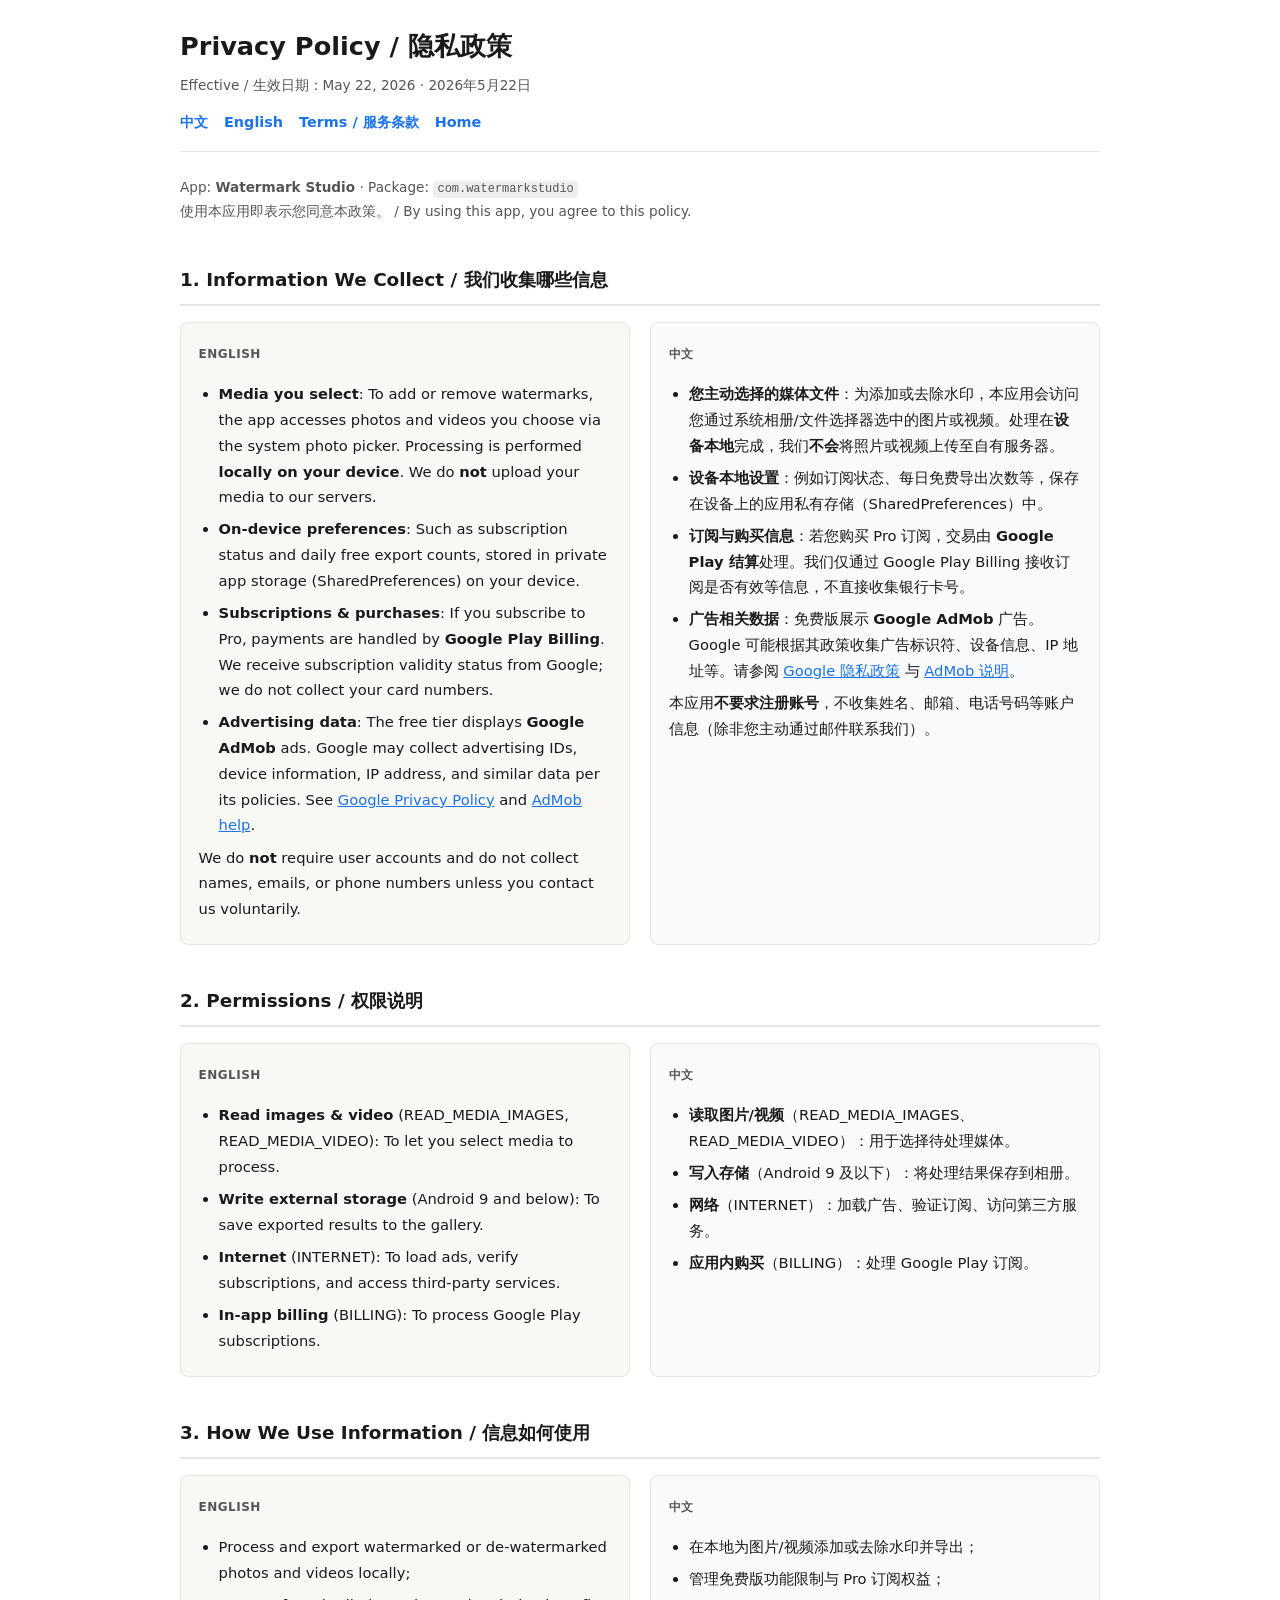
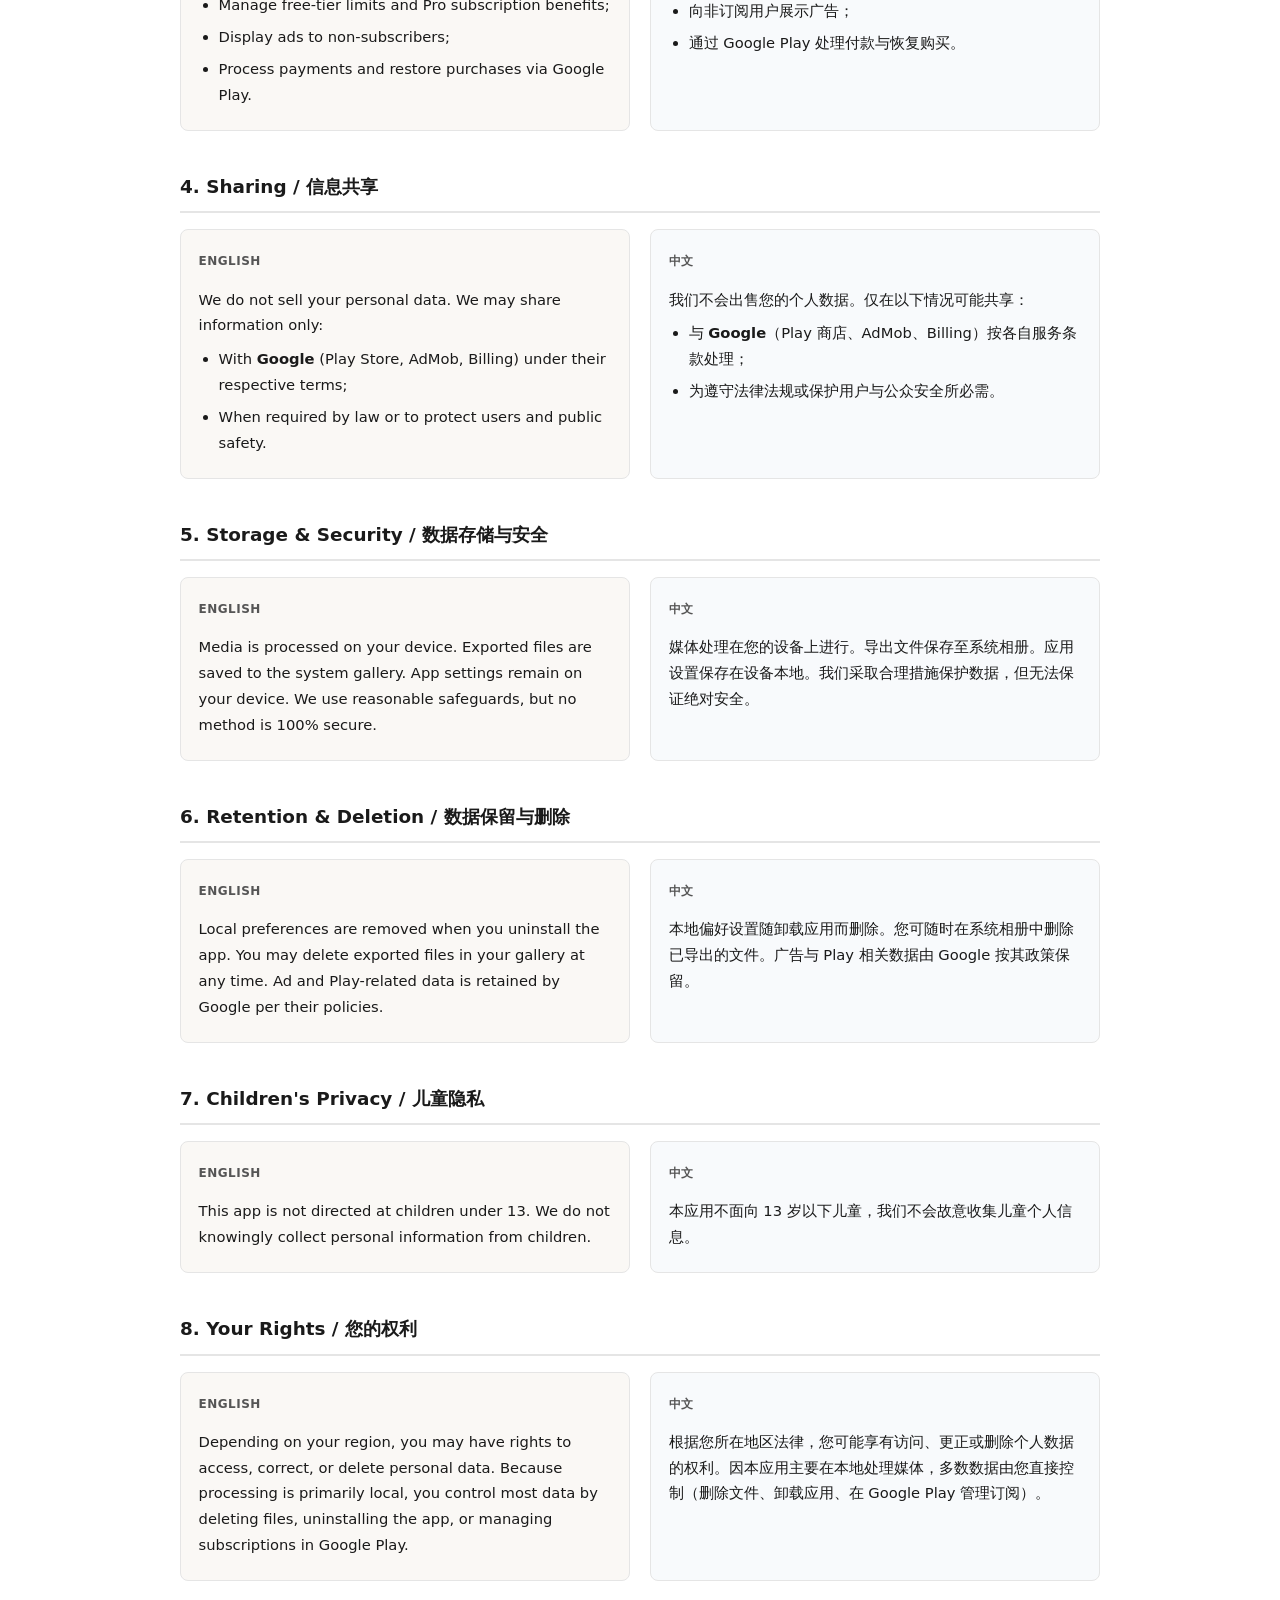
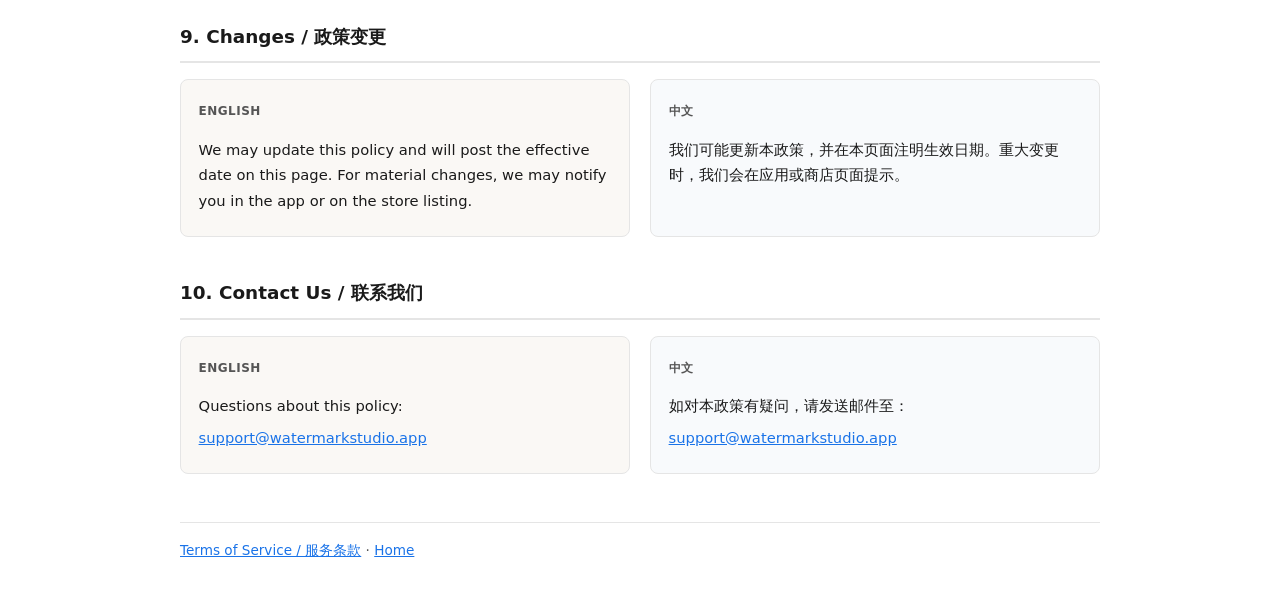
==== docs/privacy-policy.html @ 2e781f06 "Add bilingual legal docs for GitHub Pages" ====
<!DOCTYPE html>
<html lang="zh-CN">
<head>
  <meta charset="UTF-8" />
  <meta name="viewport" content="width=device-width, initial-scale=1" />
  <title>Privacy Policy / 隐私政策 — Watermark Studio</title>
  <link rel="stylesheet" href="assets/legal.css" />
</head>
<body>
  <header class="site-header">
    <h1>Privacy Policy / 隐私政策</h1>
    <p class="meta">Effective / 生效日期：May 22, 2026 · 2026年5月22日</p>
    <nav class="lang-nav">
      <a href="#zh-s1">中文</a>
      <a href="#en-s1">English</a>
      <a href="terms-of-service.html">Terms / 服务条款</a>
      <a href="index.html">Home</a>
    </nav>
  </header>

  <p class="meta">
    App: <strong>Watermark Studio</strong> · Package: <code>com.watermarkstudio</code><br />
    使用本应用即表示您同意本政策。 / By using this app, you agree to this policy.
  </p>

  <!-- §1 -->
  <section class="lang-block" id="s1">
    <h2>1. Information We Collect / 我们收集哪些信息</h2>
    <div class="bilingual-grid">
      <div class="lang-card en" id="en-s1">
        <span class="lang-label">English</span>
        <ul>
          <li><strong>Media you select</strong>: To add or remove watermarks, the app accesses photos and videos you choose via the system photo picker. Processing is performed <strong>locally on your device</strong>. We do <strong>not</strong> upload your media to our servers.</li>
          <li><strong>On-device preferences</strong>: Such as subscription status and daily free export counts, stored in private app storage (SharedPreferences) on your device.</li>
          <li><strong>Subscriptions &amp; purchases</strong>: If you subscribe to Pro, payments are handled by <strong>Google Play Billing</strong>. We receive subscription validity status from Google; we do not collect your card numbers.</li>
          <li><strong>Advertising data</strong>: The free tier displays <strong>Google AdMob</strong> ads. Google may collect advertising IDs, device information, IP address, and similar data per its policies. See <a href="https://policies.google.com/privacy" target="_blank" rel="noopener">Google Privacy Policy</a> and <a href="https://support.google.com/admob/answer/6128543" target="_blank" rel="noopener">AdMob help</a>.</li>
        </ul>
        <p>We do <strong>not</strong> require user accounts and do not collect names, emails, or phone numbers unless you contact us voluntarily.</p>
      </div>
      <div class="lang-card zh" id="zh-s1">
        <span class="lang-label">中文</span>
        <ul>
          <li><strong>您主动选择的媒体文件</strong>：为添加或去除水印，本应用会访问您通过系统相册/文件选择器选中的图片或视频。处理在<strong>设备本地</strong>完成，我们<strong>不会</strong>将照片或视频上传至自有服务器。</li>
          <li><strong>设备本地设置</strong>：例如订阅状态、每日免费导出次数等，保存在设备上的应用私有存储（SharedPreferences）中。</li>
          <li><strong>订阅与购买信息</strong>：若您购买 Pro 订阅，交易由 <strong>Google Play 结算</strong>处理。我们仅通过 Google Play Billing 接收订阅是否有效等信息，不直接收集银行卡号。</li>
          <li><strong>广告相关数据</strong>：免费版展示 <strong>Google AdMob</strong> 广告。Google 可能根据其政策收集广告标识符、设备信息、IP 地址等。请参阅 <a href="https://policies.google.com/privacy" target="_blank" rel="noopener">Google 隐私政策</a> 与 <a href="https://support.google.com/admob/answer/6128543" target="_blank" rel="noopener">AdMob 说明</a>。</li>
        </ul>
        <p>本应用<strong>不要求注册账号</strong>，不收集姓名、邮箱、电话号码等账户信息（除非您主动通过邮件联系我们）。</p>
      </div>
    </div>
  </section>

  <!-- §2 -->
  <section class="lang-block" id="s2">
    <h2>2. Permissions / 权限说明</h2>
    <div class="bilingual-grid">
      <div class="lang-card en">
        <span class="lang-label">English</span>
        <ul>
          <li><strong>Read images &amp; video</strong> (READ_MEDIA_IMAGES, READ_MEDIA_VIDEO): To let you select media to process.</li>
          <li><strong>Write external storage</strong> (Android 9 and below): To save exported results to the gallery.</li>
          <li><strong>Internet</strong> (INTERNET): To load ads, verify subscriptions, and access third-party services.</li>
          <li><strong>In-app billing</strong> (BILLING): To process Google Play subscriptions.</li>
        </ul>
      </div>
      <div class="lang-card zh">
        <span class="lang-label">中文</span>
        <ul>
          <li><strong>读取图片/视频</strong>（READ_MEDIA_IMAGES、READ_MEDIA_VIDEO）：用于选择待处理媒体。</li>
          <li><strong>写入存储</strong>（Android 9 及以下）：将处理结果保存到相册。</li>
          <li><strong>网络</strong>（INTERNET）：加载广告、验证订阅、访问第三方服务。</li>
          <li><strong>应用内购买</strong>（BILLING）：处理 Google Play 订阅。</li>
        </ul>
      </div>
    </div>
  </section>

  <!-- §3 -->
  <section class="lang-block" id="s3">
    <h2>3. How We Use Information / 信息如何使用</h2>
    <div class="bilingual-grid">
      <div class="lang-card en">
        <span class="lang-label">English</span>
        <ul>
          <li>Process and export watermarked or de-watermarked photos and videos locally;</li>
          <li>Manage free-tier limits and Pro subscription benefits;</li>
          <li>Display ads to non-subscribers;</li>
          <li>Process payments and restore purchases via Google Play.</li>
        </ul>
      </div>
      <div class="lang-card zh">
        <span class="lang-label">中文</span>
        <ul>
          <li>在本地为图片/视频添加或去除水印并导出；</li>
          <li>管理免费版功能限制与 Pro 订阅权益；</li>
          <li>向非订阅用户展示广告；</li>
          <li>通过 Google Play 处理付款与恢复购买。</li>
        </ul>
      </div>
    </div>
  </section>

  <!-- §4 -->
  <section class="lang-block" id="s4">
    <h2>4. Sharing / 信息共享</h2>
    <div class="bilingual-grid">
      <div class="lang-card en">
        <span class="lang-label">English</span>
        <p>We do not sell your personal data. We may share information only:</p>
        <ul>
          <li>With <strong>Google</strong> (Play Store, AdMob, Billing) under their respective terms;</li>
          <li>When required by law or to protect users and public safety.</li>
        </ul>
      </div>
      <div class="lang-card zh">
        <span class="lang-label">中文</span>
        <p>我们不会出售您的个人数据。仅在以下情况可能共享：</p>
        <ul>
          <li>与 <strong>Google</strong>（Play 商店、AdMob、Billing）按各自服务条款处理；</li>
          <li>为遵守法律法规或保护用户与公众安全所必需。</li>
        </ul>
      </div>
    </div>
  </section>

  <!-- §5 -->
  <section class="lang-block" id="s5">
    <h2>5. Storage &amp; Security / 数据存储与安全</h2>
    <div class="bilingual-grid">
      <div class="lang-card en">
        <span class="lang-label">English</span>
        <p>Media is processed on your device. Exported files are saved to the system gallery. App settings remain on your device. We use reasonable safeguards, but no method is 100% secure.</p>
      </div>
      <div class="lang-card zh">
        <span class="lang-label">中文</span>
        <p>媒体处理在您的设备上进行。导出文件保存至系统相册。应用设置保存在设备本地。我们采取合理措施保护数据，但无法保证绝对安全。</p>
      </div>
    </div>
  </section>

  <!-- §6 -->
  <section class="lang-block" id="s6">
    <h2>6. Retention &amp; Deletion / 数据保留与删除</h2>
    <div class="bilingual-grid">
      <div class="lang-card en">
        <span class="lang-label">English</span>
        <p>Local preferences are removed when you uninstall the app. You may delete exported files in your gallery at any time. Ad and Play-related data is retained by Google per their policies.</p>
      </div>
      <div class="lang-card zh">
        <span class="lang-label">中文</span>
        <p>本地偏好设置随卸载应用而删除。您可随时在系统相册中删除已导出的文件。广告与 Play 相关数据由 Google 按其政策保留。</p>
      </div>
    </div>
  </section>

  <!-- §7 -->
  <section class="lang-block" id="s7">
    <h2>7. Children's Privacy / 儿童隐私</h2>
    <div class="bilingual-grid">
      <div class="lang-card en">
        <span class="lang-label">English</span>
        <p>This app is not directed at children under 13. We do not knowingly collect personal information from children.</p>
      </div>
      <div class="lang-card zh">
        <span class="lang-label">中文</span>
        <p>本应用不面向 13 岁以下儿童，我们不会故意收集儿童个人信息。</p>
      </div>
    </div>
  </section>

  <!-- §8 -->
  <section class="lang-block" id="s8">
    <h2>8. Your Rights / 您的权利</h2>
    <div class="bilingual-grid">
      <div class="lang-card en">
        <span class="lang-label">English</span>
        <p>Depending on your region, you may have rights to access, correct, or delete personal data. Because processing is primarily local, you control most data by deleting files, uninstalling the app, or managing subscriptions in Google Play.</p>
      </div>
      <div class="lang-card zh">
        <span class="lang-label">中文</span>
        <p>根据您所在地区法律，您可能享有访问、更正或删除个人数据的权利。因本应用主要在本地处理媒体，多数数据由您直接控制（删除文件、卸载应用、在 Google Play 管理订阅）。</p>
      </div>
    </div>
  </section>

  <!-- §9 -->
  <section class="lang-block" id="s9">
    <h2>9. Changes / 政策变更</h2>
    <div class="bilingual-grid">
      <div class="lang-card en">
        <span class="lang-label">English</span>
        <p>We may update this policy and will post the effective date on this page. For material changes, we may notify you in the app or on the store listing.</p>
      </div>
      <div class="lang-card zh">
        <span class="lang-label">中文</span>
        <p>我们可能更新本政策，并在本页面注明生效日期。重大变更时，我们会在应用或商店页面提示。</p>
      </div>
    </div>
  </section>

  <!-- §10 Contact -->
  <section class="lang-block" id="s10">
    <h2>10. Contact Us / 联系我们</h2>
    <div class="bilingual-grid">
      <div class="lang-card en">
        <span class="lang-label">English</span>
        <p>Questions about this policy:</p>
        <p><a href="mailto:support@watermarkstudio.app">support@watermarkstudio.app</a></p>
        <!-- Replace with your real support email before publishing -->
      </div>
      <div class="lang-card zh">
        <span class="lang-label">中文</span>
        <p>如对本政策有疑问，请发送邮件至：</p>
        <p><a href="mailto:support@watermarkstudio.app">support@watermarkstudio.app</a></p>
        <!-- 发布前请替换为真实支持邮箱 -->
      </div>
    </div>
  </section>

  <footer>
    <a href="terms-of-service.html">Terms of Service / 服务条款</a> ·
    <a href="index.html">Home</a>
  </footer>
</body>
</html>
---- docs/assets/legal.css ----
:root {
  --text: #1a1a1a;
  --muted: #555;
  --border: #e5e5e5;
  --accent: #1a73e8;
  --zh-bg: #f8fafc;
  --en-bg: #faf8f5;
}

* { box-sizing: border-box; }

body {
  font-family: system-ui, -apple-system, "Segoe UI", "PingFang SC", "Microsoft YaHei", sans-serif;
  line-height: 1.75;
  max-width: 960px;
  margin: 0 auto;
  padding: 1.5rem 1.25rem 3rem;
  color: var(--text);
}

header.site-header {
  border-bottom: 1px solid var(--border);
  padding-bottom: 1rem;
  margin-bottom: 1.5rem;
}

header.site-header h1 {
  font-size: 1.6rem;
  margin: 0 0 0.35rem;
}

.lang-nav {
  display: flex;
  flex-wrap: wrap;
  gap: 0.5rem 1rem;
  margin-top: 0.75rem;
}

.lang-nav a {
  color: var(--accent);
  text-decoration: none;
  font-size: 0.9rem;
  font-weight: 600;
}

.lang-nav a:hover { text-decoration: underline; }

.meta { color: var(--muted); font-size: 0.85rem; margin: 0; }

.doc-links { margin-top: 0.75rem; font-size: 0.9rem; }
.doc-links a { color: var(--accent); margin-right: 1rem; }

section.lang-block {
  margin-top: 2.5rem;
  scroll-margin-top: 1rem;
}

section.lang-block > h2 {
  font-size: 1.15rem;
  margin: 0 0 1rem;
  padding-bottom: 0.5rem;
  border-bottom: 2px solid var(--border);
}

.bilingual-grid {
  display: grid;
  gap: 1rem;
}

@media (min-width: 768px) {
  .bilingual-grid {
    grid-template-columns: 1fr 1fr;
    gap: 1.25rem;
  }
}

.lang-card {
  padding: 1rem 1.1rem;
  border-radius: 8px;
  border: 1px solid var(--border);
}

.lang-card.zh { background: var(--zh-bg); }
.lang-card.en { background: var(--en-bg); }

.lang-label {
  display: inline-block;
  font-size: 0.75rem;
  font-weight: 700;
  letter-spacing: 0.04em;
  text-transform: uppercase;
  color: var(--muted);
  margin-bottom: 0.5rem;
}

.lang-card h3 {
  font-size: 1rem;
  margin: 0 0 0.75rem;
}

.lang-card p,
.lang-card li {
  font-size: 0.92rem;
  margin: 0.4rem 0;
}

.lang-card ul {
  margin: 0.5rem 0 0;
  padding-left: 1.25rem;
}

a { color: var(--accent); }
code { font-size: 0.88em; background: #eee; padding: 0.1em 0.35em; border-radius: 4px; }

footer {
  margin-top: 3rem;
  padding-top: 1rem;
  border-top: 1px solid var(--border);
  font-size: 0.85rem;
  color: var(--muted);
}
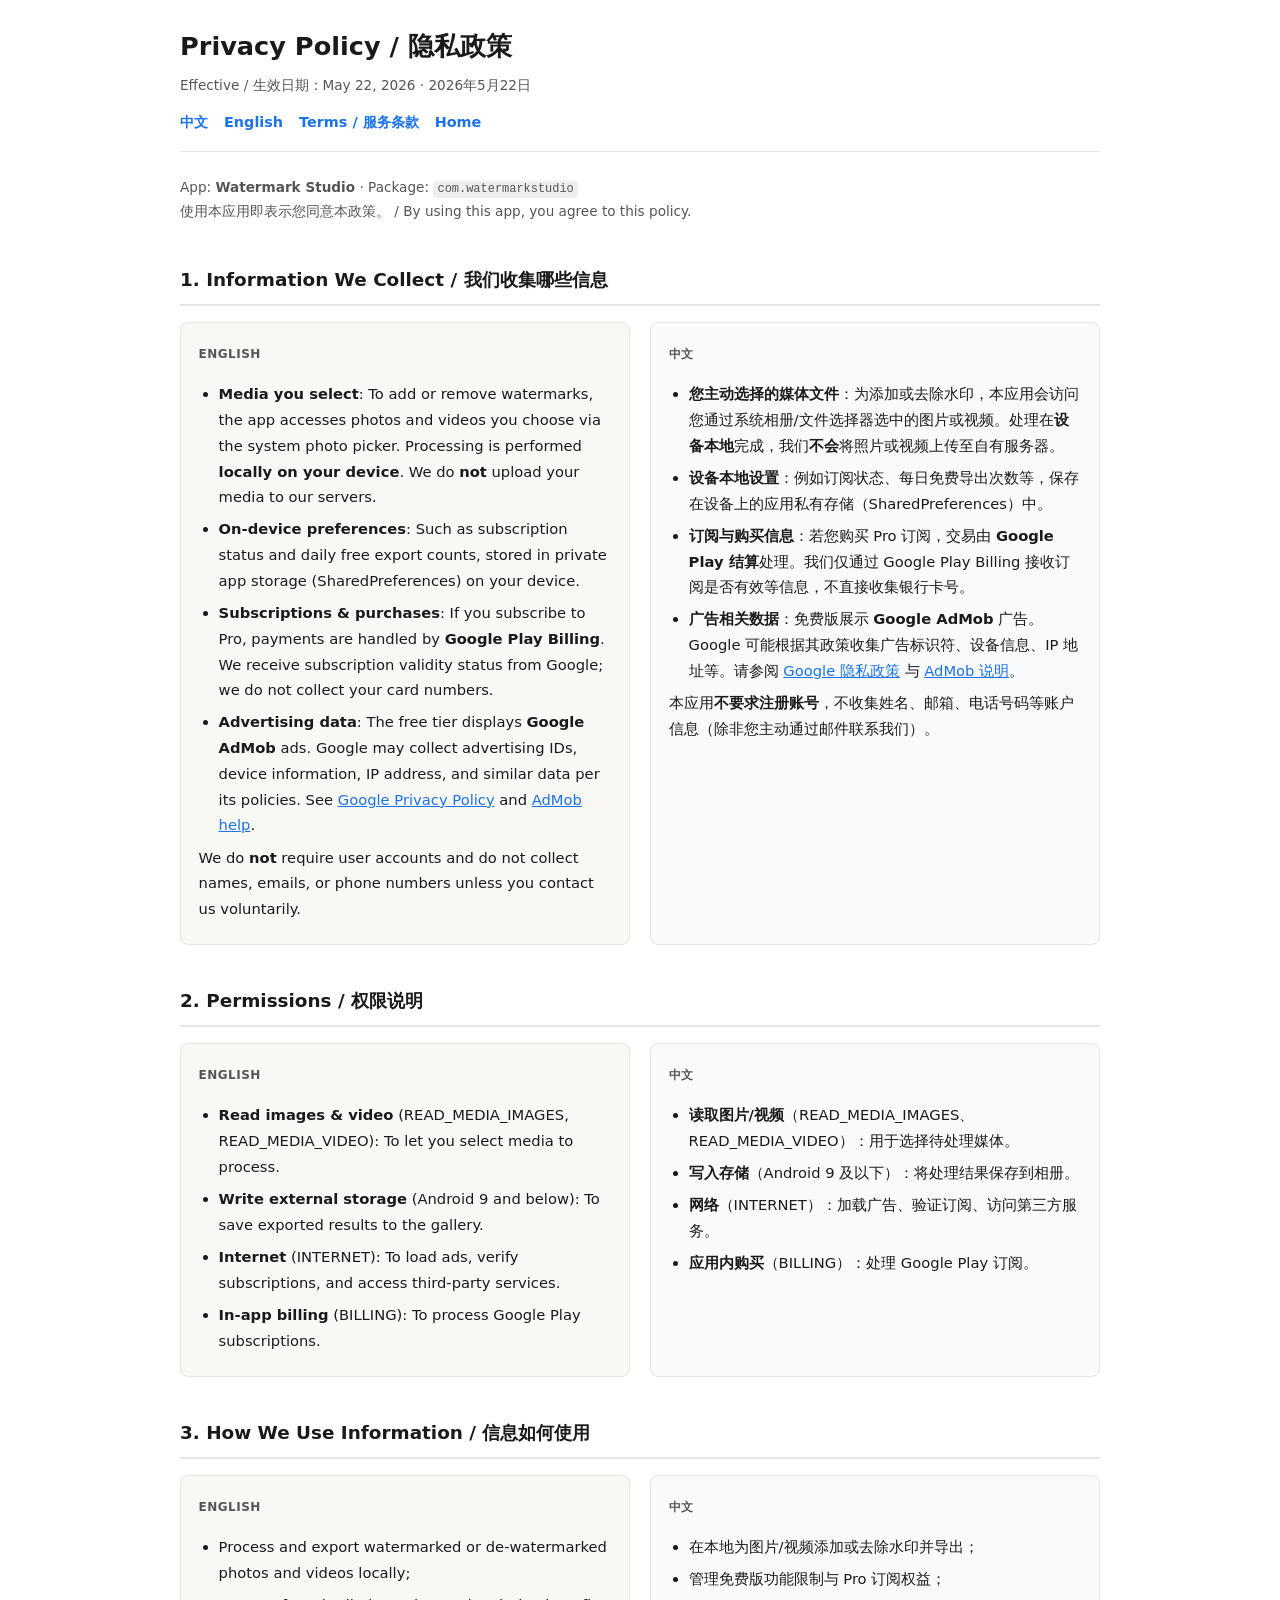
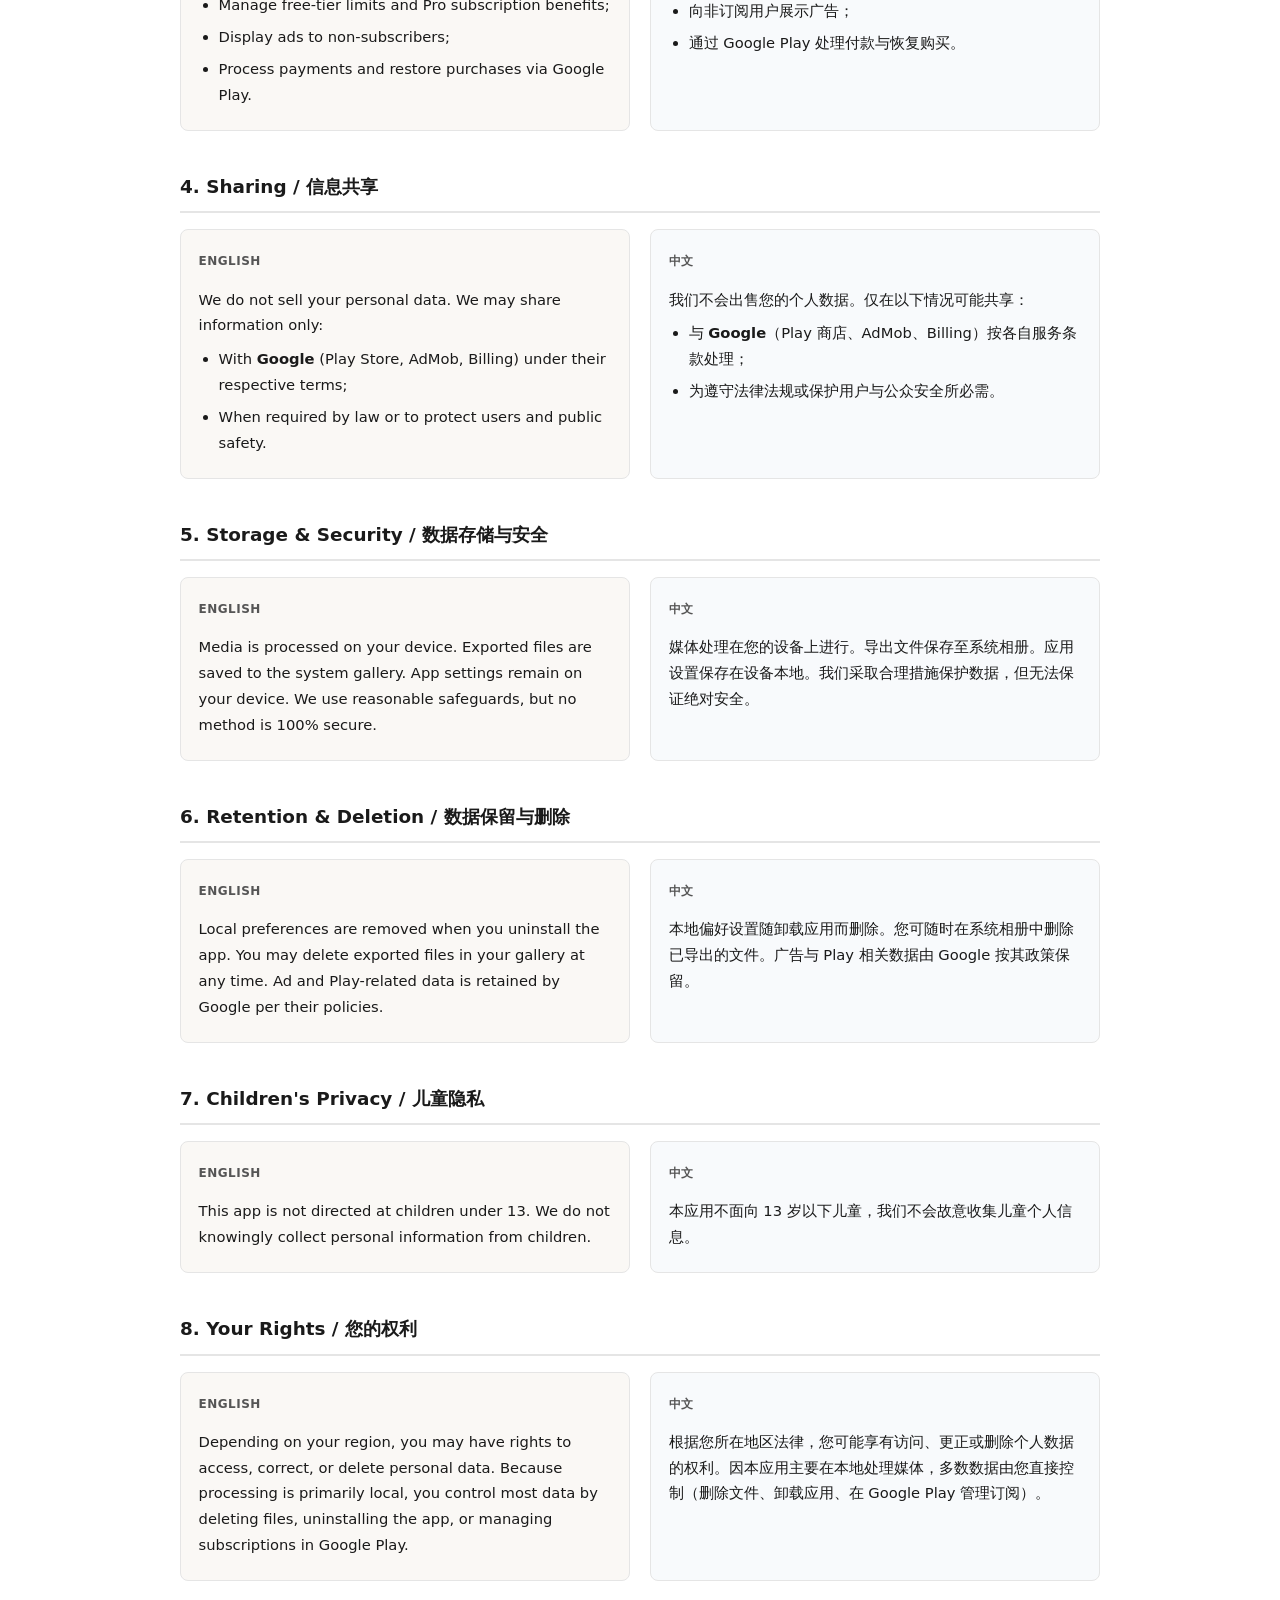
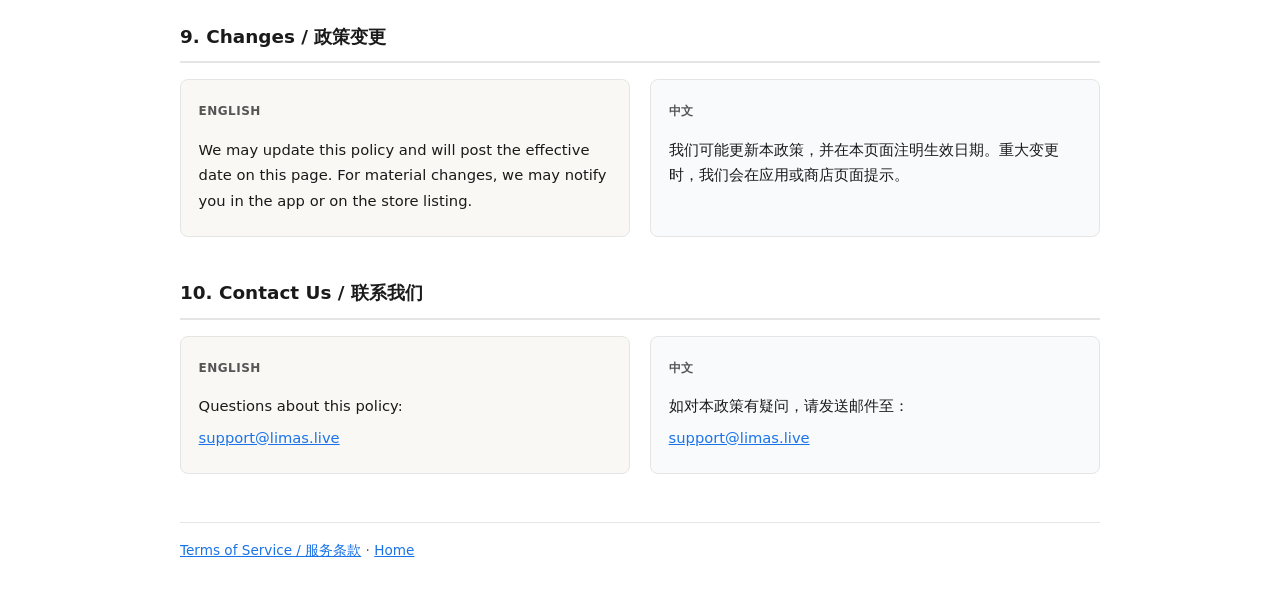
==== commit a9c9ee03: "Update legal docs contact email in bilingual pages. EOF  Co-authored-by: Cursor <cursoragent@cursor." ====
--- a/docs/privacy-policy.html
+++ b/docs/privacy-policy.html
@@ -205,13 +205,13 @@
       <div class="lang-card en">
         <span class="lang-label">English</span>
         <p>Questions about this policy:</p>
-        <p><a href="mailto:support@watermarkstudio.app">support@watermarkstudio.app</a></p>
+        <p><a href="mailto:support@limas.live">support@limas.live</a></p>
         <!-- Replace with your real support email before publishing -->
       </div>
       <div class="lang-card zh">
         <span class="lang-label">中文</span>
         <p>如对本政策有疑问，请发送邮件至：</p>
-        <p><a href="mailto:support@watermarkstudio.app">support@watermarkstudio.app</a></p>
+        <p><a href="mailto:support@limas.live">support@limas.live</a></p>
         <!-- 发布前请替换为真实支持邮箱 -->
       </div>
     </div>
